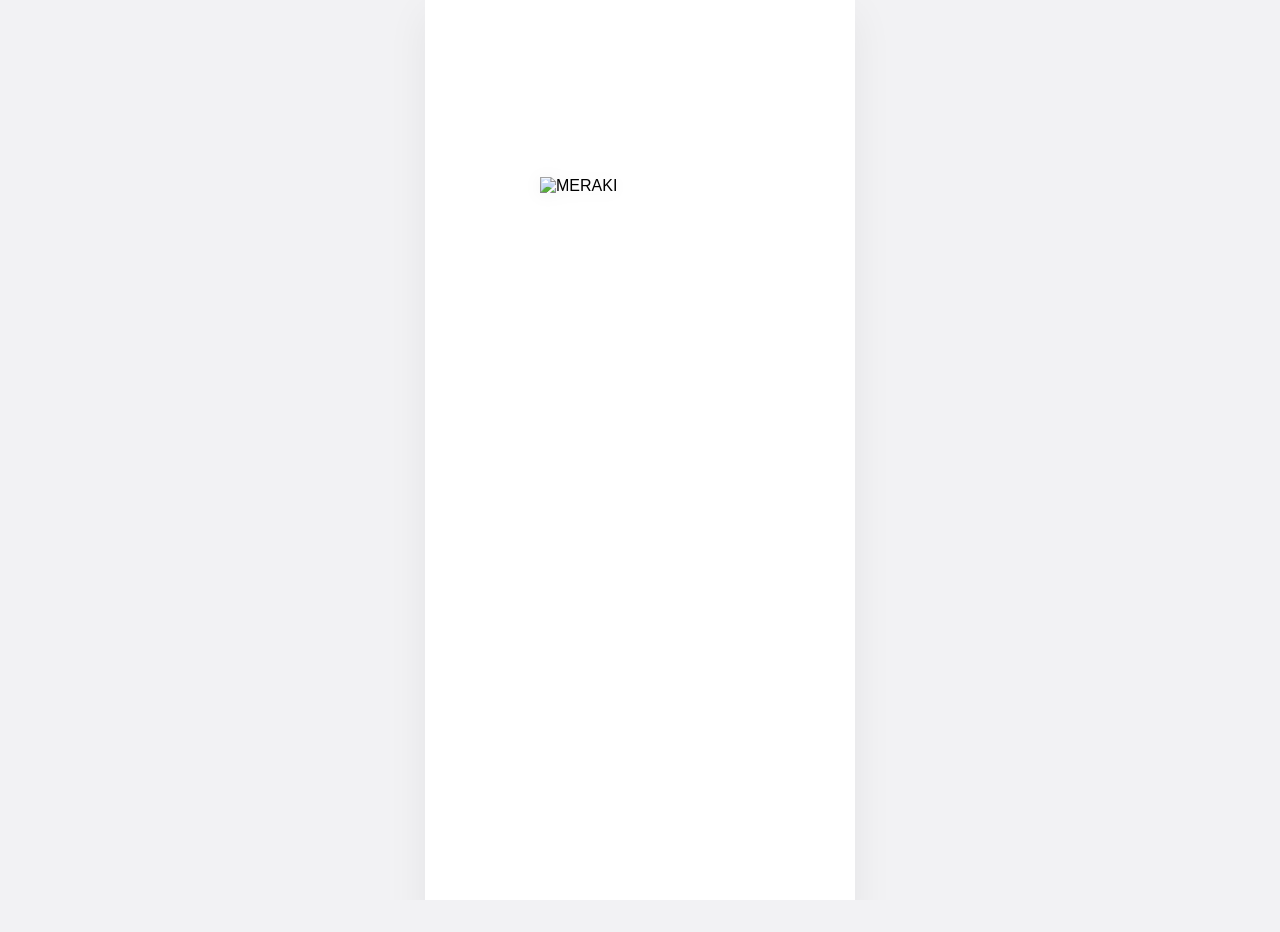
==== denglu.html @ 614ad537 "Add files via upload" ====
<!DOCTYPE html>
<html lang="zh-Hans">
  <head>
    <meta charset="UTF-8" />
    <meta
      name="viewport"
      content="width=device-width, initial-scale=1.0, maximum-scale=1.0, user-scalable=no"
    />
    <title>登录 · 精肴 MERAKI</title>
    <link rel="stylesheet" href="denglu.css" />
    <link rel="stylesheet" href="meraki-buttons.css" />
  </head>
  <body>
    <div class="device" role="presentation">
      <div class="page">
        <!-- 上约 40%：仅 logo1 + 爱心（与设计稿上半区一致） -->
        <section class="brand-zone" aria-label="品牌">
          <div class="brand-zone__inner">
            <div class="brand-cluster">
              <div class="logo-stack">
                <div class="logo-with-hearts">
                  <div class="heart-field" id="heart-field" aria-hidden="true"></div>
                  <img
                    class="logo1"
                    id="logo1"
                    src="images/logo1.png"
                    alt="MERAKI"
                    width="200"
                    decoding="async"
                  />
                </div>
              </div>
            </div>
          </div>
        </section>

        <!-- 下约 60%：下划线输入 → 忘记密码右对齐 → 按钮 → 底部文案 -->
        <section class="login-zone" id="login-zone" aria-label="登录">
          <div class="login-stack">
            <form class="login-form" id="login-form" action="#" method="post" novalidate>
              <!-- 手机号：左图标 + 占位 + 底部分割线 -->
              <div class="field">
                <span class="field__icon" aria-hidden="true">
                  <svg class="field__icon-svg" viewBox="0 0 24 24" width="22" height="22">
                    <circle cx="12" cy="8" r="3.2" fill="none" stroke="currentColor" stroke-width="1.35" />
                    <path
                      d="M6 20.5v-.8c0-2.4 2.6-4.2 6-4.2s6 1.8 6 4.2v.8"
                      fill="none"
                      stroke="currentColor"
                      stroke-width="1.35"
                      stroke-linecap="round"
                    />
                  </svg>
                </span>
                <label class="sr-only" for="phone">手机号</label>
                <input
                  class="field__input"
                  type="tel"
                  id="phone"
                  name="phone"
                  inputmode="numeric"
                  autocomplete="tel"
                  placeholder="请输入手机号"
                />
                <span class="field__rule" aria-hidden="true"></span>
              </div>

              <!-- 密码：左三线图标 + 底部分割线 -->
              <div class="field-block">
                <div class="field">
                  <span class="field__icon" aria-hidden="true">
                    <svg class="field__icon-svg" viewBox="0 0 24 24" width="22" height="22">
                      <path
                        d="M5 9h14M5 12h14M5 15h14"
                        fill="none"
                        stroke="currentColor"
                        stroke-width="1.35"
                        stroke-linecap="round"
                      />
                    </svg>
                  </span>
                  <label class="sr-only" for="password">密码</label>
                  <input
                    class="field__input"
                    type="password"
                    id="password"
                    name="password"
                    autocomplete="current-password"
                    placeholder="请输入密码"
                  />
                  <span class="field__rule" aria-hidden="true"></span>
                </div>
                <div class="field-forgot">
                  <a class="link-forgot" href="#" id="link-forgot">忘记密码？</a>
                </div>
              </div>

              <button class="meraki-btn" type="submit">点击登录</button>
            </form>
          </div>
        </section>

        <p class="login-footer" id="login-footer">
          <span class="login-footer__muted">没有账户？</span><a class="login-footer__accent" href="zhuce.html" id="link-register">立即创建！</a>
        </p>
      </div>
    </div>

    <script src="denglu.js" defer></script>
  </body>
</html>
---- denglu.css ----
/* 精肴 MERAKI — 登录页（iPhone 17 Pro Max 画布 430×932） */

*,
*::before,
*::after {
  box-sizing: border-box;
}

html,
body {
  margin: 0;
  padding: 0;
  width: 100%;
  height: 100%;
  background: #f2f2f4;
  overflow: hidden;
  font-family: -apple-system, BlinkMacSystemFont, "SF Pro Text", "Helvetica Neue",
    "PingFang SC", "Hiragino Sans GB", "Microsoft YaHei", sans-serif;
  -webkit-font-smoothing: antialiased;
  -webkit-tap-highlight-color: transparent;
}

/* ---------- 画布 ---------- */
.device {
  --canvas-w: 430px;
  --canvas-h: 932px;
  --brand-h: 40%;
  --login-h: 60%;
  --green: #2f6f52;
  --green-press: #265a44;
  --green-light: #5cb88a;
  --line: #e6e8e6;
  --placeholder: #9aa099;
  --muted: #8a908a;
  --accent-coral: #e86d7a;
  --accent-coral-press: #d45a68;
  /* 与首页 .slogan 同一底边距与字号 token */
  --caption-line-bottom: calc(env(safe-area-inset-bottom, 0px) + clamp(3.25rem, 8vmin, 5rem) + 150px);
  --caption-font-size: calc(clamp(11px, 2.8vmin, 12px) + 6px);

  width: var(--canvas-w);
  height: var(--canvas-h);
  margin: 0 auto;
  background: #ffffff;
  overflow: hidden;
  position: relative;
  box-shadow: 0 12px 40px rgba(0, 0, 0, 0.06);
}

.page {
  width: 100%;
  height: 100%;
  display: flex;
  flex-direction: column;
  background: #ffffff;
  position: relative;
}

/* ---------- 上半：品牌区 ---------- */
.brand-zone {
  flex: 0 0 var(--brand-h);
  min-height: 0;
  display: flex;
  align-items: center;
  justify-content: center;
  padding: clamp(1rem, 4vmin, 2rem) clamp(1.25rem, 5vw, 2rem);
}

.brand-zone__inner {
  width: 100%;
  max-width: 20rem;
  display: flex;
  align-items: center;
  justify-content: center;
}

.brand-cluster {
  position: relative;
  display: flex;
  flex-direction: column;
  align-items: center;
  justify-content: center;
}

.logo-stack {
  position: relative;
  display: flex;
  flex-direction: column;
  align-items: center;
  z-index: 1;
}

.logo-with-hearts {
  position: relative;
  display: flex;
  align-items: center;
  justify-content: center;
  width: min(46vw, 200px);
}

/* 爱心发射原点：logo 几何中心 */
.heart-field {
  position: absolute;
  left: 50%;
  top: 50%;
  width: 0;
  height: 0;
  transform: translate(-50%, -50%);
  pointer-events: none;
  overflow: visible;
  z-index: 1;
}

/* logo 主标 */
.logo1 {
  position: relative;
  z-index: 2;
  width: 100%;
  max-width: 200px;
  height: auto;
  display: block;
  opacity: 0;
  transform: scale(0.92) translateY(8px);
  filter: drop-shadow(0 2px 8px rgba(0, 0, 0, 0.05));
}

.logo1.logo1--in {
  animation: logoIn 0.5s cubic-bezier(0.22, 1, 0.36, 1) forwards;
}

@keyframes logoIn {
  to {
    opacity: 1;
    transform: scale(1) translateY(0);
  }
}

/* ---------- 爱心（CSS 绘制，单次播放） ---------- */
.heart-particle {
  position: absolute;
  left: 0;
  top: 0;
  width: 0;
  height: 0;
  display: flex;
  align-items: center;
  justify-content: center;
  opacity: 0;
}

.css-heart {
  --sz: 10px;
  --c: #f8c4d4;
  width: var(--sz);
  height: var(--sz);
  flex-shrink: 0;
  background: var(--c);
  transform: rotate(-45deg);
  position: relative;
  box-shadow: 0 1px 2px rgba(0, 0, 0, 0.04);
}

.css-heart::before,
.css-heart::after {
  content: "";
  position: absolute;
  width: var(--sz);
  height: var(--sz);
  background: var(--c);
  border-radius: 50%;
}

.css-heart::before {
  top: calc(-0.5 * var(--sz));
  left: 0;
}

.css-heart::after {
  left: calc(0.5 * var(--sz));
  top: 0;
}

@keyframes heartOnce {
  0% {
    opacity: 0;
    transform: translate3d(0, 0, 0) rotate(calc(var(--rot, 0) * 1deg)) scale(0.5);
  }
  18% {
    opacity: 0.82;
  }
  100% {
    opacity: 0;
    transform: translate3d(var(--tx), var(--ty), 0) rotate(calc(var(--rot-end, 6) * 1deg))
      scale(0.88);
  }
}

.heart-particle--once {
  animation-name: heartOnce;
  animation-timing-function: cubic-bezier(0.28, 0.52, 0.42, 1);
  animation-fill-mode: forwards;
  animation-iteration-count: 1;
  animation-duration: var(--dur, 1.05s);
  animation-delay: var(--delay, 0s);
}

/* ---------- 下半：登录区（稿图：输入中线 + 忘记右对齐 + 按钮 + 底文案） ---------- */
.login-zone {
  flex: 0 0 var(--login-h);
  min-height: 0;
  display: flex;
  flex-direction: column;
  align-items: stretch;
  justify-content: flex-start;
  padding: clamp(0.75rem, 2.5vmin, 1.25rem) clamp(1.35rem, 5vw, 2rem)
    calc(1rem + env(safe-area-inset-bottom, 0px));
  opacity: 0;
  pointer-events: none;
  transition: opacity 0.6s cubic-bezier(0.22, 1, 0.36, 1);
}

.login-zone.login-zone--in {
  opacity: 1;
  pointer-events: auto;
}

.login-stack {
  flex: 1;
  display: flex;
  flex-direction: column;
  min-height: 0;
  width: 100%;
  max-width: 19.5rem;
  margin: 0 auto;
  /* logo 下方整块登录内容上移 */
  transform: translateY(-20px);
}

.login-form {
  flex: 0 0 auto;
  display: flex;
  flex-direction: column;
  width: 100%;
  gap: clamp(1.2rem, 3.2vmin, 1.65rem);
}

.field-block {
  display: flex;
  flex-direction: column;
  gap: 0.35rem;
}

.sr-only {
  position: absolute;
  width: 1px;
  height: 1px;
  padding: 0;
  margin: -1px;
  overflow: hidden;
  clip: rect(0, 0, 0, 0);
  white-space: nowrap;
  border: 0;
}

/* 下划线输入行：图标 | 文本，整宽底线 */
.field {
  display: grid;
  grid-template-columns: 1.75rem 1fr;
  grid-template-rows: auto auto;
  column-gap: 0.7rem;
  align-items: center;
}

.field__icon {
  grid-column: 1;
  grid-row: 1;
  display: flex;
  align-items: center;
  justify-content: flex-start;
  color: #9a9d9a;
}

.field__icon-svg {
  display: block;
  flex-shrink: 0;
}

.field__input {
  grid-column: 2;
  grid-row: 1;
  width: 100%;
  min-width: 0;
  padding: 0.35rem 0 0.55rem;
  font-size: 1rem;
  font-weight: 400;
  color: #2a2a2a;
  background: transparent;
  border: none;
  border-radius: 0;
  outline: none;
  transition: color 0.15s ease;
}

.field__input::placeholder {
  color: var(--placeholder);
}

.field__input:focus {
  color: #1a1a1a;
}

.field__rule {
  grid-column: 1 / -1;
  grid-row: 2;
  height: 1px;
  margin-top: 0.15rem;
  background: var(--line);
  border-radius: 1px;
}

.field:focus-within .field__rule {
  background: rgba(47, 111, 82, 0.35);
}

/* 忘记密码：紧贴密码下划线下方，右对齐 */
.field-forgot {
  display: flex;
  justify-content: flex-end;
  padding-right: 0.05rem;
}

.link-forgot {
  font-size: 0.8125rem;
  font-weight: 300;
  color: var(--muted);
  text-decoration: none;
  transition: color 0.2s ease, opacity 0.2s ease;
}

.link-forgot:active {
  color: #6d756d;
  opacity: 0.9;
}

@media (hover: hover) {
  .link-forgot:hover {
    color: #6d756d;
  }
}

/* 主按钮样式见 meraki-buttons.css */
.login-form .meraki-btn {
  margin-top: clamp(1.35rem, 4vmin, 2.15rem);
}

/* 与首页 slogan 同一条「底边线」+ 同字号（相对 .device 绝对定位，避免被父级 transform 截断） */
.login-footer {
  position: absolute;
  left: 0;
  right: 0;
  bottom: var(--caption-line-bottom);
  margin: 0;
  padding: 0;
  padding-left: 0.06em;
  text-align: center;
  font-family: "Yuanti SC", "Yuanti TC", "PingFang SC", "Hiragino Sans GB", "Microsoft YaHei",
    sans-serif;
  font-size: var(--caption-font-size);
  font-weight: 300;
  letter-spacing: 0.06em;
  line-height: 1.55;
  opacity: 0;
  pointer-events: none;
  z-index: 2;
  transition: opacity 0.6s cubic-bezier(0.22, 1, 0.36, 1);
}

.login-footer.login-footer--in {
  opacity: 1;
  pointer-events: auto;
}

.login-footer__muted {
  color: #141414;
}

.login-footer__accent {
  margin-left: 0.08em;
  color: var(--accent-coral);
  font-weight: 400;
  text-decoration: underline;
  text-decoration-thickness: 1px;
  text-underline-offset: 0.2em;
  transition: color 0.2s ease, opacity 0.2s ease;
}

.login-footer__accent:active {
  color: var(--accent-coral-press);
  opacity: 0.92;
}

@media (hover: hover) {
  .login-footer__accent:hover {
    color: var(--accent-coral-press);
  }
}
---- meraki-buttons.css ----
/* 精肴 MERAKI — 全站主按钮（立体渐变 + 按压反馈，与登录页一致） */

.meraki-btn {
  position: relative;
  width: 100%;
  padding: 0.95rem 1.25rem;
  font-size: 1.02rem;
  font-weight: 600;
  letter-spacing: 0.06em;
  color: #ffffff;
  text-shadow: 0 1px 1px rgba(0, 0, 0, 0.16);
  isolation: isolate;
  overflow: hidden;
  border: 1px solid rgba(255, 255, 255, 0.28);
  border-radius: 999px;
  cursor: pointer;
  touch-action: manipulation;
  background: linear-gradient(180deg, rgba(255, 255, 255, 0.18) 0%, rgba(255, 255, 255, 0) 36%),
    linear-gradient(90deg, var(--green-light) 0%, var(--green) 52%, #256347 100%);
  box-shadow:
    0 1px 0 rgba(255, 255, 255, 0.35) inset,
    0 -8px 14px rgba(0, 0, 0, 0.08) inset,
    0 10px 24px rgba(47, 111, 82, 0.32),
    0 3px 8px rgba(0, 0, 0, 0.06);
  transition: transform 0.16s cubic-bezier(0.33, 0.72, 0.45, 1), box-shadow 0.2s ease, filter 0.2s ease,
    border-color 0.2s ease;
}

.meraki-btn::before {
  content: "";
  position: absolute;
  left: 10%;
  right: 10%;
  top: 7%;
  height: 42%;
  border-radius: 999px;
  background: linear-gradient(180deg, rgba(255, 255, 255, 0.5), rgba(255, 255, 255, 0));
  opacity: 0.45;
  pointer-events: none;
  transition: opacity 0.18s ease;
}

@media (hover: hover) {
  .meraki-btn:hover {
    filter: brightness(1.04);
  }
}

.meraki-btn:focus {
  outline: none;
}

.meraki-btn:focus-visible {
  box-shadow:
    0 0 0 3px rgba(47, 111, 82, 0.28),
    0 1px 0 rgba(255, 255, 255, 0.35) inset,
    0 -8px 14px rgba(0, 0, 0, 0.08) inset,
    0 10px 24px rgba(47, 111, 82, 0.32),
    0 3px 8px rgba(0, 0, 0, 0.06);
}

.meraki-btn:active {
  filter: brightness(0.88) saturate(1.05);
  transform: scale(0.97) translateY(2px);
  border-color: rgba(255, 255, 255, 0.12);
  box-shadow:
    0 3px 10px rgba(0, 0, 0, 0.22) inset,
    0 1px 0 rgba(255, 255, 255, 0.06) inset,
    0 2px 6px rgba(47, 111, 82, 0.2),
    0 1px 2px rgba(0, 0, 0, 0.12);
}

.meraki-btn:active::before {
  opacity: 0.22;
}
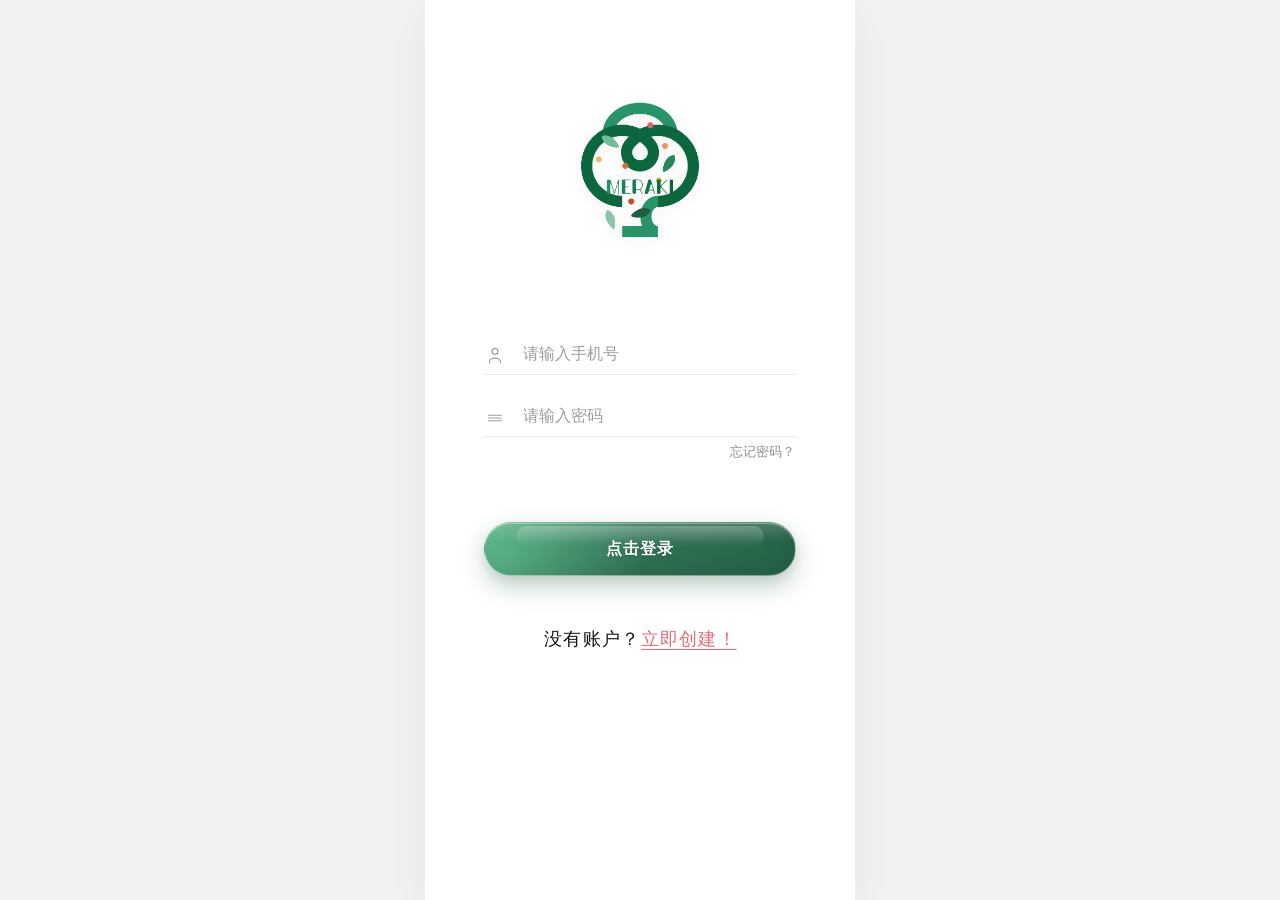
==== commit c408fe66: "Add files via upload" ====
--- a/denglu.html
+++ b/denglu.html
@@ -4,11 +4,12 @@
     <meta charset="UTF-8" />
     <meta
       name="viewport"
-      content="width=device-width, initial-scale=1.0, maximum-scale=1.0, user-scalable=no"
+      content="width=device-width, initial-scale=1.0, maximum-scale=1.0, user-scalable=no, viewport-fit=cover"
     />
     <title>登录 · 精肴 MERAKI</title>
     <link rel="stylesheet" href="denglu.css" />
     <link rel="stylesheet" href="meraki-buttons.css" />
+    <link rel="stylesheet" href="meraki-viewport.css" />
   </head>
   <body>
     <div class="device" role="presentation">
--- a/meraki-viewport.css
+++ b/meraki-viewport.css
@@ -0,0 +1,72 @@
+/* 精肴 MERAKI — 全站视口与安全区（底部内容完整可见） */
+
+html {
+  min-height: 100vh;
+  min-height: 100dvh;
+}
+
+html,
+body {
+  height: auto;
+  min-height: 100vh;
+  min-height: 100dvh;
+  overflow-x: hidden;
+  overflow-y: auto;
+  -webkit-overflow-scrolling: touch;
+  padding-bottom: env(safe-area-inset-bottom, 0px);
+}
+
+/* 手机画布：随视口伸缩，避免固定 932px 在矮屏被裁切 */
+.device,
+.sy-device,
+.me-device,
+.gc-device,
+.xx-device,
+.dh-device,
+.jxt-device {
+  min-height: 100vh;
+  min-height: 100dvh;
+  height: min(var(--canvas-h, 932px), 100dvh);
+  max-height: 100dvh;
+}
+
+/* 启动 / 登录底文案：抬高安全区 */
+.device {
+  --caption-line-bottom: calc(
+    env(safe-area-inset-bottom, 0px) + clamp(3.25rem, 8vmin, 5rem) + 150px + 1.5rem
+  );
+}
+
+/* 带底栏的主滚动区 */
+.sy-scroll,
+.me-scroll,
+.gc-scroll,
+.xx-scroll {
+  padding-bottom: calc(6.5rem + 40px + env(safe-area-inset-bottom, 0px) + 1.5rem);
+}
+
+/* 对话记录区 */
+.dh-chat,
+.jxt-chat {
+  padding-bottom: calc(0.5rem + env(safe-area-inset-bottom, 0px) + 1.5rem);
+}
+
+/* 全站底部导航 */
+.mk-tabbar {
+  bottom: calc(1.25rem + env(safe-area-inset-bottom, 0px));
+}
+
+/* 对话输入栏 */
+.dh-composer,
+.jxt-composer {
+  padding-bottom: calc(0.75rem + env(safe-area-inset-bottom, 0px) + 0.75rem);
+}
+
+/* 登录 / 注册主区 */
+.page {
+  padding-bottom: calc(1.75rem + env(safe-area-inset-bottom, 0px) + 1.5rem);
+}
+
+.splash__content {
+  padding-bottom: calc(env(safe-area-inset-bottom, 0px) + 1.5rem);
+}
